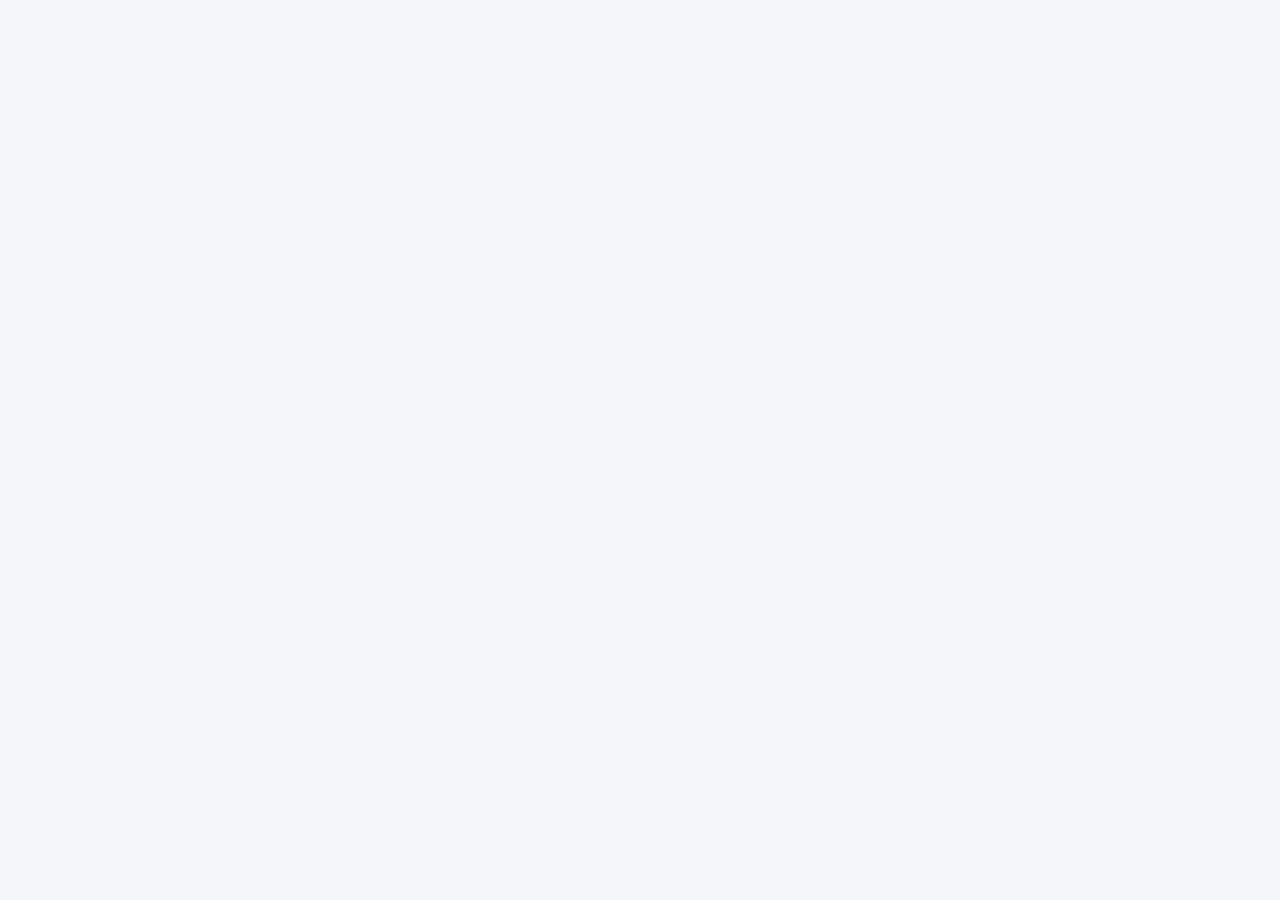
==== index-v1.html @ 76c622ce "feat [UI/UX]: T1 — CSS Foundation index-v1.html Tokens --accent:#0b1f3e / --border:#e8eaf0, reset co" ====
<!DOCTYPE html>
<html lang="it">
<head>
  <meta charset="UTF-8">
  <meta name="viewport" content="width=device-width, initial-scale=1.0">
  <title>LupoLab AP — V1</title>
  <link rel="preconnect" href="https://fonts.googleapis.com">
  <link rel="preconnect" href="https://fonts.gstatic.com" crossorigin>
  <link href="https://fonts.googleapis.com/css2?family=Cormorant+Garamond:wght@400;500;600;700&family=DM+Mono:wght@400;500&family=DM+Sans:wght@400;500;600;700&display=swap" rel="stylesheet">
  <style>

/* ══════════════════════════════════════════════
   T1 — CSS FOUNDATION
   Tokens, reset, tipografia, scrollbar, animazioni
   ══════════════════════════════════════════════ */

/* ── TOKENS ── */
:root {
  /* Brand */
  --accent:       #0b1f3e;
  --accent2:      #1d4ed8;
  --accent3:      #1e3a6e;
  --accent-light: rgba(11,31,62,0.07);

  /* Superfici */
  --bg:           #f4f6f9;
  --bg2:          #ffffff;
  --bg3:          #f0f2f6;
  --bg4:          #e4e8f0;

  /* Bordi */
  --border:       #e8eaf0;
  --border2:      #d0d5e0;

  /* Semantici */
  --green:        #059669;
  --green-bg:     #ecfdf5;
  --green-border: #a7f3d0;
  --red:          #dc2626;
  --red-bg:       #fef2f2;
  --red-border:   #fca5a5;
  --yellow:       #d97706;
  --yellow-bg:    #fffbeb;
  --yellow-border:#fcd34d;
  --blue:         #2563eb;
  --blue-bg:      #eff6ff;
  --blue-border:  #bfdbfe;
  --orange:       #ea580c;
  --orange-bg:    #fff7ed;
  --orange-border:#fed7aa;
  --purple:       #7c3aed;
  --purple-bg:    #f5f3ff;
  --purple-border:#ddd6fe;
  --teal:         #0891b2;
  --teal-bg:      #ecfeff;
  --teal-border:  #a5f3fc;
  --gray:         #6b7280;
  --gray-bg:      #f9fafb;
  --gray-border:  #e5e7eb;

  /* Testo */
  --text:         #0b1f3e;
  --text2:        #374151;
  --text3:        #6b7280;
  --text4:        #b0b8c8;

  /* Geometria */
  --r:            8px;
  --r-sm:         5px;
  --r-lg:         12px;
  --r-xl:         16px;

  /* Ombre */
  --shadow-xs:  0 1px 2px rgba(11,31,62,0.06);
  --shadow-sm:  0 1px 3px rgba(11,31,62,0.08), 0 1px 2px rgba(11,31,62,0.04);
  --shadow:     0 4px 12px rgba(11,31,62,0.10), 0 2px 4px rgba(11,31,62,0.06);
  --shadow-lg:  0 16px 40px rgba(11,31,62,0.14), 0 4px 8px rgba(11,31,62,0.08);

  /* Transizioni */
  --ease:       0.14s ease;
}

/* ── RESET ── */
*, *::before, *::after {
  box-sizing: border-box;
  margin: 0;
  padding: 0;
}
html { scroll-behavior: smooth; }
body {
  font-family: 'DM Sans', sans-serif;
  font-size: 14px;
  line-height: 1.5;
  color: var(--text2);
  background: var(--bg);
  min-height: 100vh;
  -webkit-font-smoothing: antialiased;
  -moz-osx-font-smoothing: grayscale;
}
a { text-decoration: none; color: inherit; }
button { font-family: inherit; cursor: pointer; border: none; background: none; }
ul, ol { list-style: none; }
img { display: block; max-width: 100%; }
table { border-collapse: collapse; width: 100%; }

/* ── SCROLLBAR ── */
::-webkit-scrollbar              { width: 5px; height: 5px; }
::-webkit-scrollbar-track        { background: transparent; }
::-webkit-scrollbar-thumb        { background: var(--border2); border-radius: 99px; }
::-webkit-scrollbar-thumb:hover  { background: var(--text3); }
* { scrollbar-width: thin; scrollbar-color: var(--border2) transparent; }

/* ── TIPOGRAFIA ── */
.font-serif  { font-family: 'Cormorant Garamond', serif; }
.font-mono   { font-family: 'DM Mono', monospace; }
.mono        { font-family: 'DM Mono', monospace; font-size: 12px; }

/* ── ANIMAZIONI ── */
@keyframes fadeIn {
  from { opacity: 0; }
  to   { opacity: 1; }
}
@keyframes slideUp {
  from { opacity: 0; transform: translateY(8px); }
  to   { opacity: 1; transform: translateY(0); }
}
@keyframes toastIn {
  from { opacity: 0; transform: translateX(16px); }
  to   { opacity: 1; transform: translateX(0); }
}
@keyframes spin {
  to { transform: rotate(360deg); }
}
@keyframes pulse {
  0%, 100% { opacity: 1; }
  50%       { opacity: 0.45; }
}
@keyframes scanLine {
  0%, 100% { top: 15%; }
  50%       { top: 80%; }
}

/* ── UTILITY ── */
.sr-only {
  position: absolute; width: 1px; height: 1px;
  padding: 0; margin: -1px; overflow: hidden;
  clip: rect(0,0,0,0); white-space: nowrap; border: 0;
}
.truncate { overflow: hidden; text-overflow: ellipsis; white-space: nowrap; }
.hidden   { display: none !important; }

/* ── VISTE (placeholder T2+) ── */
.view         { display: none; }
.view.active  { display: block; }

  </style>
</head>
<body>

  <!-- L'HTML delle zone verrà aggiunto nelle task successive (T2–T6) -->
  <div id="app-root"></div>

</body>
</html>
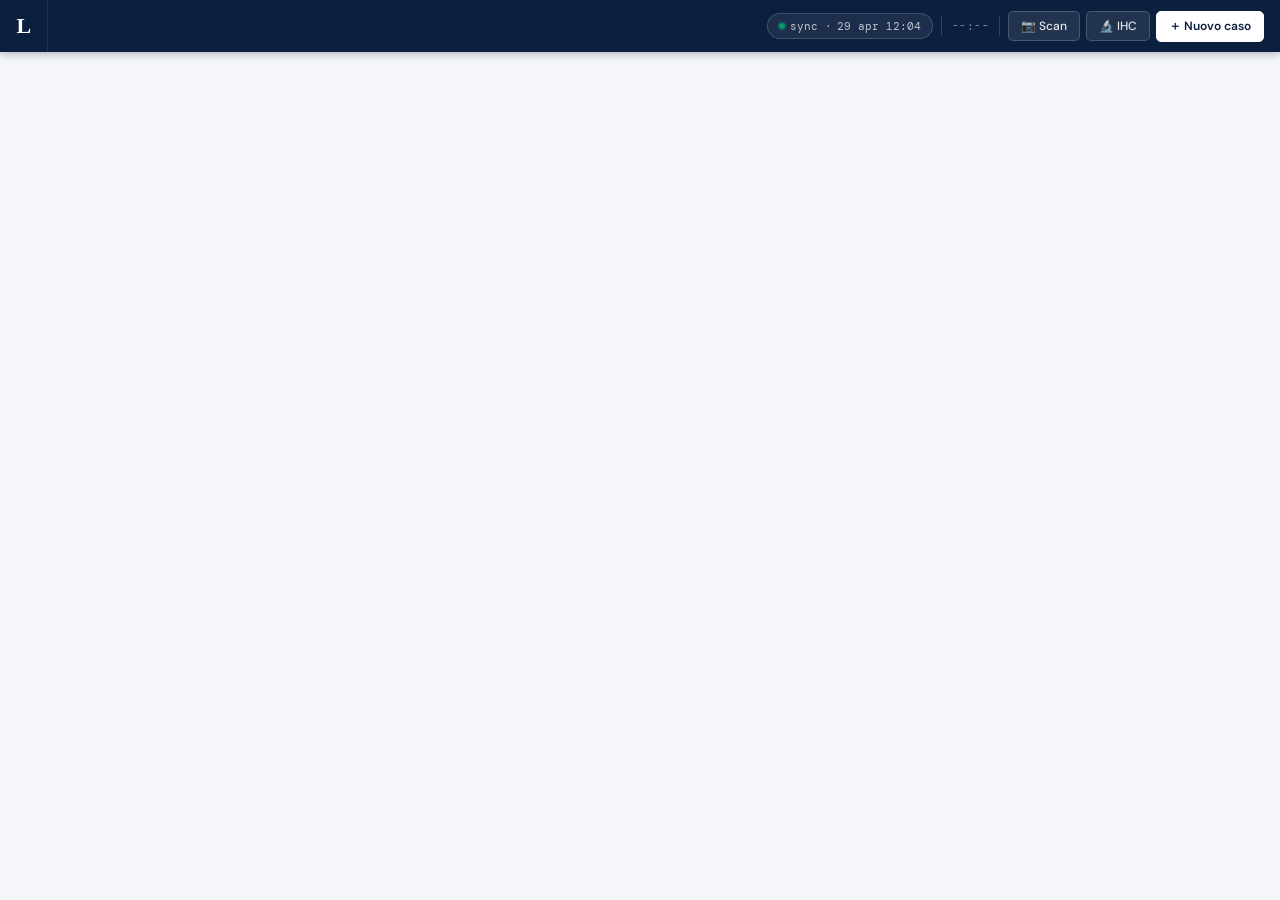
==== commit 265e7854: "feat [UI/UX]: T2 — Layout Shell + Header Grid app-shell 3×2, header navy 52px sticky, logo mark, syn" ====
--- a/index-v1.html
+++ b/index-v1.html
@@ -153,12 +153,167 @@
 .view         { display: none; }
 .view.active  { display: block; }
 
+/* ══════════════════════════════════════════════
+   T2 — LAYOUT SHELL + HEADER
+   ══════════════════════════════════════════════ */
+
+/* ── APP SHELL GRID ── */
+.app-shell {
+  display: grid;
+  grid-template-rows: 52px 44px 1fr;
+  grid-template-columns: 48px 1fr;
+  min-height: 100vh;
+}
+
+/* ── HEADER ── */
+.app-header {
+  grid-column: 1 / -1;
+  grid-row: 1;
+  height: 52px;
+  background: var(--accent);
+  display: flex;
+  align-items: center;
+  justify-content: space-between;
+  padding: 0 16px 0 0;
+  position: sticky;
+  top: 0;
+  z-index: 200;
+  box-shadow: 0 2px 8px rgba(11,31,62,0.30);
+}
+
+/* Logo */
+.logo {
+  width: 48px;
+  height: 52px;
+  display: flex;
+  align-items: center;
+  justify-content: center;
+  flex-shrink: 0;
+  cursor: pointer;
+  border-right: 1px solid rgba(255,255,255,0.08);
+}
+.logo-mark {
+  font-family: 'Cormorant Garamond', serif;
+  font-size: 22px;
+  font-weight: 700;
+  color: #fff;
+  letter-spacing: -0.5px;
+  line-height: 1;
+  user-select: none;
+}
+
+/* Centro header */
+.hdr-center {
+  flex: 1;
+  padding: 0 12px;
+}
+
+/* Azioni header */
+.hdr-act {
+  display: flex;
+  align-items: center;
+  gap: 6px;
+}
+
+/* Chip sync */
+.sync-chip {
+  display: flex;
+  align-items: center;
+  gap: 5px;
+  padding: 4px 11px;
+  border-radius: 999px;
+  border: 1px solid rgba(255,255,255,0.16);
+  background: rgba(255,255,255,0.07);
+  font-family: 'DM Mono', monospace;
+  font-size: 11px;
+  color: rgba(255,255,255,0.72);
+  cursor: pointer;
+  transition: background var(--ease);
+  user-select: none;
+}
+.sync-chip:hover { background: rgba(255,255,255,0.14); }
+.sync-dot {
+  width: 6px; height: 6px;
+  border-radius: 50%;
+  background: var(--green);
+  flex-shrink: 0;
+  box-shadow: 0 0 0 2px rgba(5,150,105,0.25);
+}
+.sync-dot.offline { background: var(--yellow); box-shadow: 0 0 0 2px rgba(217,119,6,0.25); }
+
+/* Separatore header */
+.hdr-sep {
+  width: 1px; height: 20px;
+  background: rgba(255,255,255,0.16);
+  flex-shrink: 0;
+  margin: 0 2px;
+}
+
+/* Orario header */
+.hdr-time {
+  font-family: 'DM Mono', monospace;
+  font-size: 11px;
+  color: rgba(255,255,255,0.48);
+  letter-spacing: 0.04em;
+  padding: 0 2px;
+}
+
+/* Bottoni header */
+.btn-hdr {
+  display: inline-flex;
+  align-items: center;
+  gap: 5px;
+  padding: 6px 12px;
+  border-radius: var(--r-sm);
+  border: 1px solid rgba(255,255,255,0.18);
+  background: rgba(255,255,255,0.09);
+  color: rgba(255,255,255,0.88);
+  font-family: 'DM Sans', sans-serif;
+  font-size: 12px;
+  font-weight: 500;
+  cursor: pointer;
+  transition: background var(--ease);
+  white-space: nowrap;
+}
+.btn-hdr:hover { background: rgba(255,255,255,0.18); color: #fff; }
+.btn-hdr.primary {
+  background: #fff;
+  color: var(--accent);
+  border-color: #fff;
+  font-weight: 600;
+}
+.btn-hdr.primary:hover { background: #e8f0fe; }
+
   </style>
 </head>
 <body>
 
-  <!-- L'HTML delle zone verrà aggiunto nelle task successive (T2–T6) -->
-  <div id="app-root"></div>
+  <div class="app-shell">
+
+    <!-- ── HEADER ── -->
+    <header class="app-header">
+      <div class="logo" title="LupoLab AP">
+        <span class="logo-mark">L</span>
+      </div>
+      <div class="hdr-center"></div>
+      <div class="hdr-act">
+        <div class="sync-chip">
+          <span class="sync-dot"></span>
+          sync · <span id="sync-time">29 apr 12:04</span>
+        </div>
+        <div class="hdr-sep"></div>
+        <span class="hdr-time" id="live-time">--:--</span>
+        <div class="hdr-sep"></div>
+        <button class="btn-hdr">📷 Scan</button>
+        <button class="btn-hdr">🔬 IHC</button>
+        <button class="btn-hdr primary">＋ Nuovo caso</button>
+      </div>
+    </header>
+
+    <!-- Tab nav e Rail vengono aggiunti in T3 -->
+    <!-- Main viene aggiunto in T4+ -->
+
+  </div><!-- /app-shell -->
 
 </body>
 </html>
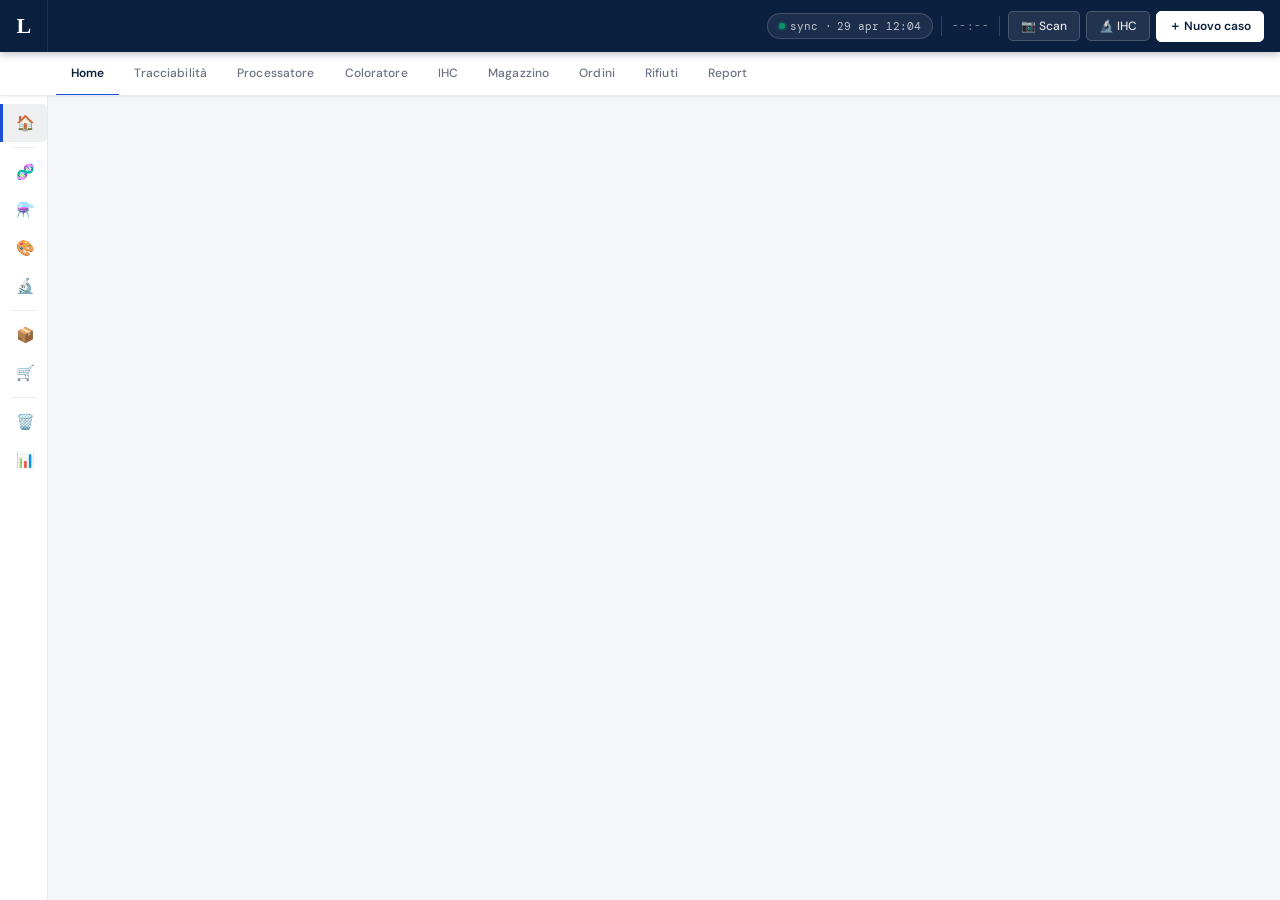
==== commit 73d7c4a4: "feat [UI/UX]: T3 — Tab Nav + Rail Sidebar Tab nav 44px sticky (9 voci), rail 48px con icone emoji, a" ====
--- a/index-v1.html
+++ b/index-v1.html
@@ -149,6 +149,136 @@
 .truncate { overflow: hidden; text-overflow: ellipsis; white-space: nowrap; }
 .hidden   { display: none !important; }
 
+/* ══════════════════════════════════════════════
+   T3 — TAB NAV + RAIL SIDEBAR
+   ══════════════════════════════════════════════ */
+
+/* ── TAB NAV ── */
+.tab-nav {
+  grid-column: 1 / -1;
+  grid-row: 2;
+  height: 44px;
+  display: flex;
+  align-items: stretch;
+  background: var(--bg2);
+  border-bottom: 1px solid var(--border);
+  padding: 0 16px 0 56px;
+  overflow-x: auto;
+  scrollbar-width: none;
+  position: sticky;
+  top: 52px;
+  z-index: 190;
+  box-shadow: var(--shadow-xs);
+}
+.tab-nav::-webkit-scrollbar { display: none; }
+
+.tab-item {
+  display: flex;
+  align-items: center;
+  padding: 0 15px;
+  height: 44px;
+  font-size: 12px;
+  font-weight: 500;
+  color: var(--text3);
+  cursor: pointer;
+  border-bottom: 2px solid transparent;
+  white-space: nowrap;
+  transition: color var(--ease), border-color var(--ease);
+  user-select: none;
+  flex-shrink: 0;
+  letter-spacing: 0.01em;
+}
+.tab-item:hover { color: var(--text2); }
+.tab-item.active {
+  color: var(--accent);
+  border-bottom-color: var(--accent2);
+  font-weight: 600;
+}
+
+/* ── RAIL ── */
+.rail {
+  grid-column: 1;
+  grid-row: 3;
+  width: 48px;
+  background: var(--bg2);
+  border-right: 1px solid var(--border);
+  display: flex;
+  flex-direction: column;
+  align-items: center;
+  padding: 8px 0;
+  position: sticky;
+  top: 96px;
+  height: calc(100vh - 96px);
+  overflow-y: auto;
+  scrollbar-width: none;
+}
+.rail::-webkit-scrollbar { display: none; }
+
+.rail-item {
+  position: relative;
+  width: 100%;
+  height: 38px;
+  display: flex;
+  align-items: center;
+  justify-content: center;
+  font-size: 15px;
+  color: var(--text3);
+  cursor: pointer;
+  transition: color var(--ease), background var(--ease);
+  border-left: 3px solid transparent;
+  border-radius: 0 var(--r-sm) var(--r-sm) 0;
+  flex-shrink: 0;
+  user-select: none;
+}
+.rail-item:hover {
+  background: var(--bg3);
+  color: var(--text2);
+}
+.rail-item.active {
+  background: var(--accent-light);
+  color: var(--accent2);
+  border-left-color: var(--accent2);
+}
+/* Tooltip rail */
+.rail-item::after {
+  content: attr(title);
+  position: absolute;
+  left: calc(100% + 8px);
+  top: 50%;
+  transform: translateY(-50%);
+  background: var(--accent);
+  color: #fff;
+  font-family: 'DM Sans', sans-serif;
+  font-size: 11px;
+  font-weight: 500;
+  padding: 4px 9px;
+  border-radius: var(--r-sm);
+  white-space: nowrap;
+  pointer-events: none;
+  opacity: 0;
+  transition: opacity 0.12s;
+  z-index: 300;
+  box-shadow: var(--shadow-sm);
+}
+.rail-item:hover::after { opacity: 1; }
+
+.rail-div {
+  width: 24px;
+  height: 1px;
+  background: var(--border);
+  margin: 5px auto;
+  flex-shrink: 0;
+}
+
+/* ── MAIN CONTENT AREA ── */
+.main {
+  grid-column: 2;
+  grid-row: 3;
+  padding: 22px 26px;
+  overflow-y: auto;
+  min-height: calc(100vh - 96px);
+}
+
 /* ── VISTE (placeholder T2+) ── */
 .view         { display: none; }
 .view.active  { display: block; }
@@ -310,8 +440,38 @@
       </div>
     </header>
 
-    <!-- Tab nav e Rail vengono aggiunti in T3 -->
-    <!-- Main viene aggiunto in T4+ -->
+    <!-- ── TAB NAV ── -->
+    <nav class="tab-nav" id="tab-nav">
+      <div class="tab-item active" data-tab="home">Home</div>
+      <div class="tab-item" data-tab="tracciabilita">Tracciabilità</div>
+      <div class="tab-item" data-tab="processatore">Processatore</div>
+      <div class="tab-item" data-tab="coloratore">Coloratore</div>
+      <div class="tab-item" data-tab="ihc">IHC</div>
+      <div class="tab-item" data-tab="magazzino">Magazzino</div>
+      <div class="tab-item" data-tab="ordini">Ordini</div>
+      <div class="tab-item" data-tab="rifiuti">Rifiuti</div>
+      <div class="tab-item" data-tab="report">Report</div>
+    </nav>
+
+    <!-- ── RAIL ── -->
+    <aside class="rail" id="rail">
+      <div class="rail-item active" title="Home" data-tab="home">🏠</div>
+      <div class="rail-div"></div>
+      <div class="rail-item" title="Tracciabilità" data-tab="tracciabilita">🧬</div>
+      <div class="rail-item" title="Processatore"  data-tab="processatore">⚗️</div>
+      <div class="rail-item" title="Coloratore"    data-tab="coloratore">🎨</div>
+      <div class="rail-item" title="IHC"           data-tab="ihc">🔬</div>
+      <div class="rail-div"></div>
+      <div class="rail-item" title="Magazzino"     data-tab="magazzino">📦</div>
+      <div class="rail-item" title="Ordini"        data-tab="ordini">🛒</div>
+      <div class="rail-div"></div>
+      <div class="rail-item" title="Rifiuti"       data-tab="rifiuti">🗑️</div>
+      <div class="rail-item" title="Report"        data-tab="report">📊</div>
+    </aside>
+
+    <!-- ── MAIN — contenuto aggiunto in T4+ ── -->
+    <main class="main" id="main-content">
+    </main>
 
   </div><!-- /app-shell -->
 
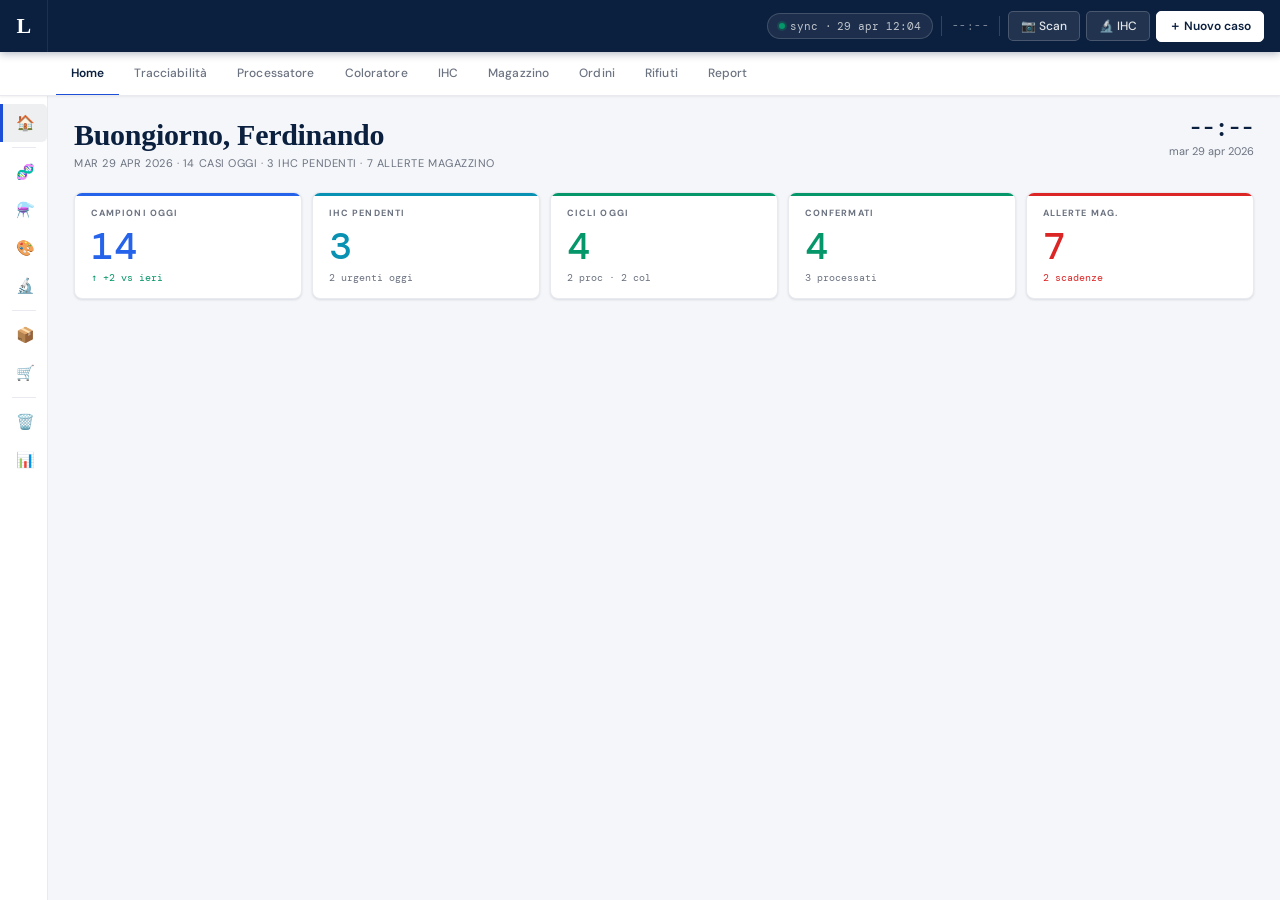
==== commit b63d4a23: "feat [UI/UX]: T4 — KPI Strip 5-col + Greeting Greeting con nome, meta-info e orologio. 5 KPI card co" ====
--- a/index-v1.html
+++ b/index-v1.html
@@ -279,6 +279,117 @@
   min-height: calc(100vh - 96px);
 }
 
+/* ══════════════════════════════════════════════
+   T4 — KPI STRIP 5-col + GREETING
+   ══════════════════════════════════════════════ */
+
+/* ── GREETING ── */
+.greeting {
+  display: flex;
+  align-items: flex-start;
+  justify-content: space-between;
+  margin-bottom: 20px;
+}
+.greeting-name {
+  font-family: 'Cormorant Garamond', serif;
+  font-size: 30px;
+  font-weight: 700;
+  color: var(--accent);
+  letter-spacing: -0.3px;
+  line-height: 1.1;
+}
+.greeting-meta {
+  font-size: 11px;
+  color: var(--text3);
+  margin-top: 4px;
+  letter-spacing: 0.05em;
+  text-transform: uppercase;
+}
+.greeting-clock {
+  text-align: right;
+  flex-shrink: 0;
+}
+.greeting-clock-time {
+  font-family: 'DM Mono', monospace;
+  font-size: 22px;
+  font-weight: 500;
+  color: var(--accent);
+  line-height: 1;
+}
+.greeting-clock-date {
+  font-size: 11px;
+  color: var(--text3);
+  margin-top: 3px;
+}
+
+/* ── KPI GRID ── */
+.kpi-grid {
+  display: grid;
+  grid-template-columns: repeat(5, 1fr);
+  gap: 10px;
+  margin-bottom: 18px;
+}
+
+.kpi-card {
+  background: var(--bg2);
+  border: 1px solid var(--border);
+  border-radius: var(--r);
+  padding: 14px 16px 13px;
+  box-shadow: var(--shadow-sm);
+  cursor: pointer;
+  transition: box-shadow var(--ease), transform var(--ease);
+  position: relative;
+  overflow: hidden;
+}
+.kpi-card:hover {
+  box-shadow: var(--shadow);
+  transform: translateY(-1px);
+}
+/* top accent bar */
+.kpi-card::before {
+  content: '';
+  position: absolute;
+  top: 0; left: 0; right: 0;
+  height: 3px;
+  background: var(--accent2);
+  border-radius: var(--r) var(--r) 0 0;
+}
+.kpi-card.k-green::before  { background: var(--green); }
+.kpi-card.k-red::before    { background: var(--red); }
+.kpi-card.k-yellow::before { background: var(--yellow); }
+.kpi-card.k-blue::before   { background: var(--blue); }
+.kpi-card.k-teal::before   { background: var(--teal); }
+
+.kpi-lbl {
+  font-size: 9px;
+  font-weight: 700;
+  letter-spacing: 0.12em;
+  text-transform: uppercase;
+  color: var(--text3);
+  margin-bottom: 7px;
+}
+.kpi-val {
+  font-family: 'DM Mono', monospace;
+  font-size: 38px;
+  font-weight: 500;
+  color: var(--accent);
+  line-height: 1;
+  margin-bottom: 5px;
+}
+.kpi-val.blue   { color: var(--blue); }
+.kpi-val.green  { color: var(--green); }
+.kpi-val.red    { color: var(--red); }
+.kpi-val.yellow { color: var(--yellow); }
+.kpi-val.teal   { color: var(--teal); }
+
+.kpi-delta {
+  font-family: 'DM Mono', monospace;
+  font-size: 10px;
+  color: var(--text3);
+}
+.kpi-delta.up   { color: var(--green); }
+.kpi-delta.down { color: var(--red); }
+
 /* ── VISTE (placeholder T2+) ── */
 .view         { display: none; }
 .view.active  { display: block; }
@@ -469,8 +580,52 @@
       <div class="rail-item" title="Report"        data-tab="report">📊</div>
     </aside>
 
-    <!-- ── MAIN — contenuto aggiunto in T4+ ── -->
+    <!-- ── MAIN ── -->
     <main class="main" id="main-content">
+
+      <!-- GREETING -->
+      <div class="greeting">
+        <div>
+          <div class="greeting-name">Buongiorno, Ferdinando</div>
+          <div class="greeting-meta">mar 29 apr 2026 · 14 casi oggi · 3 IHC pendenti · 7 allerte magazzino</div>
+        </div>
+        <div class="greeting-clock">
+          <div class="greeting-clock-time" id="clock-main">--:--</div>
+          <div class="greeting-clock-date">mar 29 apr 2026</div>
+        </div>
+      </div>
+
+      <!-- KPI STRIP 5-col -->
+      <div class="kpi-grid">
+        <div class="kpi-card k-blue">
+          <div class="kpi-lbl">Campioni oggi</div>
+          <div class="kpi-val blue">14</div>
+          <div class="kpi-delta up">↑ +2 vs ieri</div>
+        </div>
+        <div class="kpi-card k-teal">
+          <div class="kpi-lbl">IHC pendenti</div>
+          <div class="kpi-val teal">3</div>
+          <div class="kpi-delta">2 urgenti oggi</div>
+        </div>
+        <div class="kpi-card k-green">
+          <div class="kpi-lbl">Cicli oggi</div>
+          <div class="kpi-val green">4</div>
+          <div class="kpi-delta">2 proc · 2 col</div>
+        </div>
+        <div class="kpi-card k-green">
+          <div class="kpi-lbl">Confermati</div>
+          <div class="kpi-val green">4</div>
+          <div class="kpi-delta">3 processati</div>
+        </div>
+        <div class="kpi-card k-red">
+          <div class="kpi-lbl">Allerte mag.</div>
+          <div class="kpi-val red">7</div>
+          <div class="kpi-delta down">2 scadenze</div>
+        </div>
+      </div>
+
+      <!-- Tabelle e Bottom vengono aggiunti in T5–T6 -->
+
     </main>
 
   </div><!-- /app-shell -->
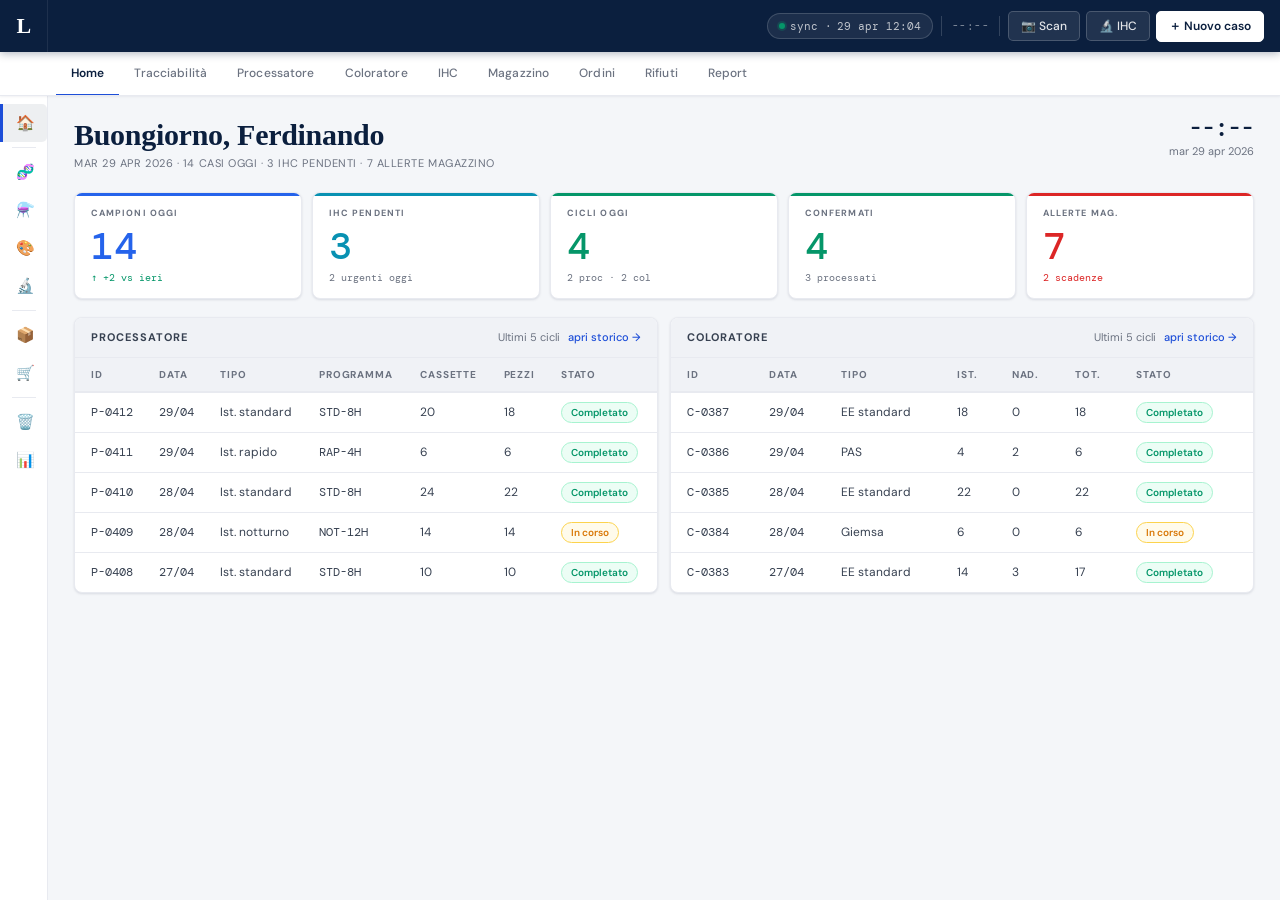
==== commit 4c4563dc: "feat [UI/UX]: T5 — Tabelle Cicli 7-col affiancate tables-grid 2-col: Processatore (ID/Data/Tipo/Prog" ====
--- a/index-v1.html
+++ b/index-v1.html
@@ -390,6 +390,113 @@
 .kpi-delta.up   { color: var(--green); }
 .kpi-delta.down { color: var(--red); }
 
+/* ══════════════════════════════════════════════
+   T5 — TABELLE CICLI 7-col
+   ══════════════════════════════════════════════ */
+
+/* ── CARD GENERICA ── */
+.card {
+  background: var(--bg2);
+  border: 1px solid var(--border);
+  border-radius: var(--r);
+  overflow: hidden;
+  box-shadow: var(--shadow-sm);
+}
+.card-header {
+  display: flex;
+  align-items: center;
+  gap: 8px;
+  padding: 11px 16px;
+  border-bottom: 1px solid var(--border);
+  background: var(--bg3);
+}
+.card-title {
+  font-size: 11px;
+  font-weight: 700;
+  letter-spacing: 0.09em;
+  text-transform: uppercase;
+  color: var(--text2);
+  flex: 1;
+}
+.card-sub {
+  font-size: 11px;
+  color: var(--text3);
+}
+.card-link {
+  font-size: 11px;
+  color: var(--accent2);
+  font-weight: 500;
+  cursor: pointer;
+  transition: color var(--ease);
+  white-space: nowrap;
+}
+.card-link:hover { color: var(--accent); text-decoration: underline; }
+
+/* ── TABLES GRID (affiancate 2-col) ── */
+.tables-grid {
+  display: grid;
+  grid-template-columns: 1fr 1fr;
+  gap: 12px;
+  margin-bottom: 14px;
+}
+
+/* ── TABELLA ── */
+.table-wrap { overflow-x: auto; }
+
+table { width: 100%; border-collapse: collapse; }
+
+thead th {
+  text-align: left;
+  padding: 9px 12px;
+  font-size: 10px;
+  font-weight: 700;
+  letter-spacing: 0.09em;
+  text-transform: uppercase;
+  color: var(--text3);
+  background: var(--bg3);
+  border-bottom: 2px solid var(--border);
+  white-space: nowrap;
+}
+thead th:first-child { padding-left: 16px; }
+thead th:last-child  { padding-right: 16px; }
+
+tbody tr {
+  border-bottom: 1px solid var(--border);
+  transition: background var(--ease);
+}
+tbody tr:last-child { border-bottom: none; }
+tbody tr:hover { background: var(--bg3); }
+
+tbody td {
+  padding: 9px 12px;
+  font-size: 12px;
+  color: var(--text2);
+  vertical-align: middle;
+  white-space: nowrap;
+}
+tbody td:first-child { padding-left: 16px; }
+tbody td:last-child  { padding-right: 16px; }
+
+/* ── BADGE ── */
+.badge {
+  display: inline-flex;
+  align-items: center;
+  padding: 2px 9px;
+  border-radius: 999px;
+  font-size: 10px;
+  font-weight: 600;
+  border: 1px solid transparent;
+  white-space: nowrap;
+}
+.badge-green  { background: var(--green-bg);  color: var(--green);  border-color: var(--green-border); }
+.badge-red    { background: var(--red-bg);    color: var(--red);    border-color: var(--red-border); }
+.badge-yellow { background: var(--yellow-bg); color: var(--yellow); border-color: var(--yellow-border); }
+.badge-blue   { background: var(--blue-bg);   color: var(--blue);   border-color: var(--blue-border); }
+.badge-orange { background: var(--orange-bg); color: var(--orange); border-color: var(--orange-border); }
+.badge-purple { background: var(--purple-bg); color: var(--purple); border-color: var(--purple-border); }
+.badge-teal   { background: var(--teal-bg);   color: var(--teal);   border-color: var(--teal-border); }
+.badge-gray   { background: var(--gray-bg);   color: var(--gray);   border-color: var(--gray-border); }
+
 /* ── VISTE (placeholder T2+) ── */
 .view         { display: none; }
 .view.active  { display: block; }
@@ -624,7 +731,154 @@
         </div>
       </div>
 
-      <!-- Tabelle e Bottom vengono aggiunti in T5–T6 -->
+      <!-- TABELLE CICLI 7-col affiancate -->
+      <div class="tables-grid">
+
+        <!-- PROCESSATORE — 7 col: ID · Data · Tipo · Programma · Cassette · Pezzi · Stato -->
+        <div class="card">
+          <div class="card-header">
+            <span class="card-title">Processatore</span>
+            <span class="card-sub">Ultimi 5 cicli</span>
+            <span class="card-link">apri storico →</span>
+          </div>
+          <div class="table-wrap">
+            <table>
+              <thead>
+                <tr>
+                  <th>ID</th>
+                  <th>Data</th>
+                  <th>Tipo</th>
+                  <th>Programma</th>
+                  <th>Cassette</th>
+                  <th>Pezzi</th>
+                  <th>Stato</th>
+                </tr>
+              </thead>
+              <tbody>
+                <tr>
+                  <td class="mono">P-0412</td>
+                  <td class="mono">29/04</td>
+                  <td>Ist. standard</td>
+                  <td class="mono">STD-8H</td>
+                  <td>20</td>
+                  <td>18</td>
+                  <td><span class="badge badge-green">Completato</span></td>
+                </tr>
+                <tr>
+                  <td class="mono">P-0411</td>
+                  <td class="mono">29/04</td>
+                  <td>Ist. rapido</td>
+                  <td class="mono">RAP-4H</td>
+                  <td>6</td>
+                  <td>6</td>
+                  <td><span class="badge badge-green">Completato</span></td>
+                </tr>
+                <tr>
+                  <td class="mono">P-0410</td>
+                  <td class="mono">28/04</td>
+                  <td>Ist. standard</td>
+                  <td class="mono">STD-8H</td>
+                  <td>24</td>
+                  <td>22</td>
+                  <td><span class="badge badge-green">Completato</span></td>
+                </tr>
+                <tr>
+                  <td class="mono">P-0409</td>
+                  <td class="mono">28/04</td>
+                  <td>Ist. notturno</td>
+                  <td class="mono">NOT-12H</td>
+                  <td>14</td>
+                  <td>14</td>
+                  <td><span class="badge badge-yellow">In corso</span></td>
+                </tr>
+                <tr>
+                  <td class="mono">P-0408</td>
+                  <td class="mono">27/04</td>
+                  <td>Ist. standard</td>
+                  <td class="mono">STD-8H</td>
+                  <td>10</td>
+                  <td>10</td>
+                  <td><span class="badge badge-green">Completato</span></td>
+                </tr>
+              </tbody>
+            </table>
+          </div>
+        </div>
+
+        <!-- COLORATORE — 7 col: ID · Data · Tipo · Ist. · Nad. · Tot. · Stato -->
+        <div class="card">
+          <div class="card-header">
+            <span class="card-title">Coloratore</span>
+            <span class="card-sub">Ultimi 5 cicli</span>
+            <span class="card-link">apri storico →</span>
+          </div>
+          <div class="table-wrap">
+            <table>
+              <thead>
+                <tr>
+                  <th>ID</th>
+                  <th>Data</th>
+                  <th>Tipo</th>
+                  <th>Ist.</th>
+                  <th>Nad.</th>
+                  <th>Tot.</th>
+                  <th>Stato</th>
+                </tr>
+              </thead>
+              <tbody>
+                <tr>
+                  <td class="mono">C-0387</td>
+                  <td class="mono">29/04</td>
+                  <td>EE standard</td>
+                  <td>18</td>
+                  <td>0</td>
+                  <td>18</td>
+                  <td><span class="badge badge-green">Completato</span></td>
+                </tr>
+                <tr>
+                  <td class="mono">C-0386</td>
+                  <td class="mono">29/04</td>
+                  <td>PAS</td>
+                  <td>4</td>
+                  <td>2</td>
+                  <td>6</td>
+                  <td><span class="badge badge-green">Completato</span></td>
+                </tr>
+                <tr>
+                  <td class="mono">C-0385</td>
+                  <td class="mono">28/04</td>
+                  <td>EE standard</td>
+                  <td>22</td>
+                  <td>0</td>
+                  <td>22</td>
+                  <td><span class="badge badge-green">Completato</span></td>
+                </tr>
+                <tr>
+                  <td class="mono">C-0384</td>
+                  <td class="mono">28/04</td>
+                  <td>Giemsa</td>
+                  <td>6</td>
+                  <td>0</td>
+                  <td>6</td>
+                  <td><span class="badge badge-yellow">In corso</span></td>
+                </tr>
+                <tr>
+                  <td class="mono">C-0383</td>
+                  <td class="mono">27/04</td>
+                  <td>EE standard</td>
+                  <td>14</td>
+                  <td>3</td>
+                  <td>17</td>
+                  <td><span class="badge badge-green">Completato</span></td>
+                </tr>
+              </tbody>
+            </table>
+          </div>
+        </div>
+
+      </div><!-- /tables-grid -->
+
+      <!-- Bottom 3-col aggiunto in T6 -->
 
     </main>
 
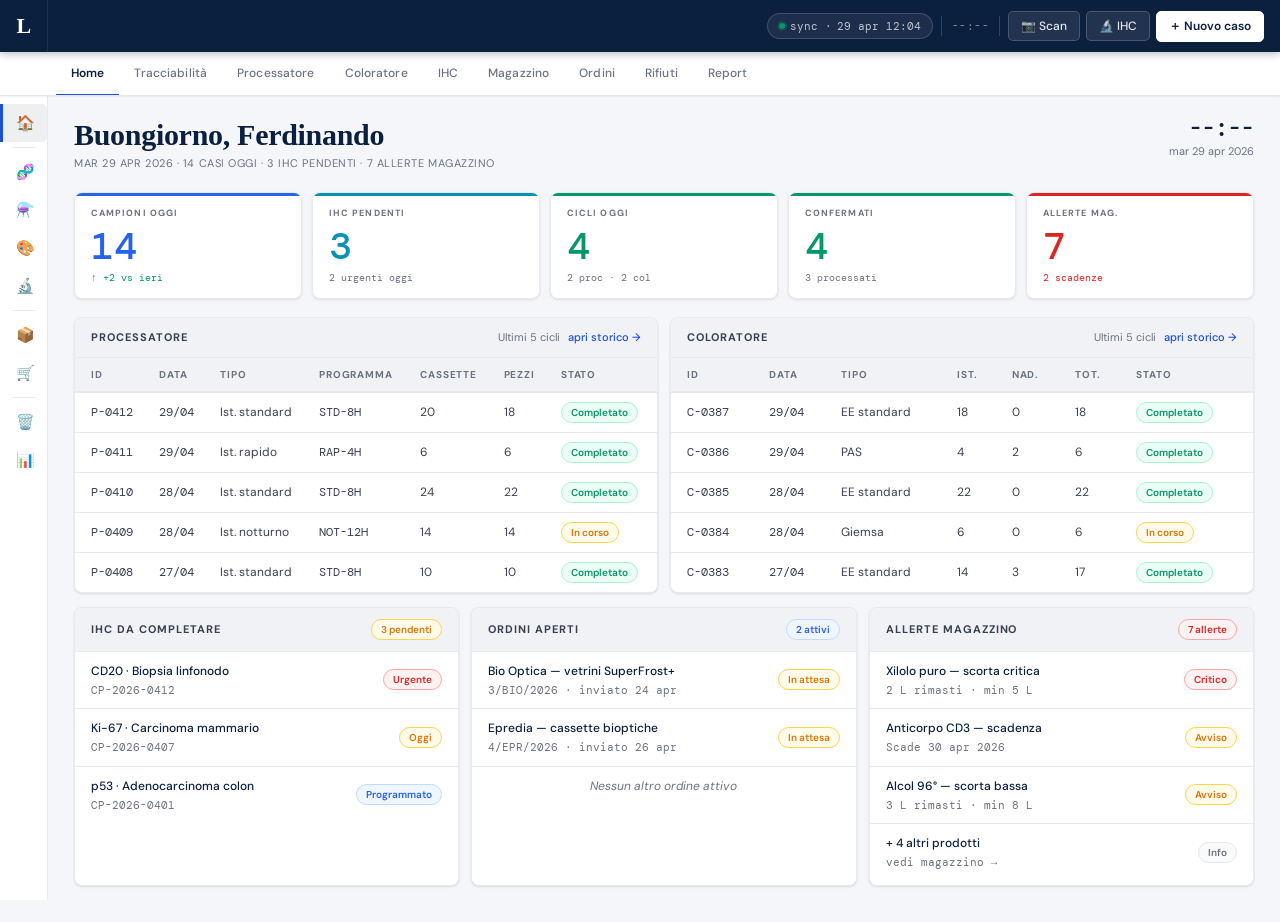
==== commit 4a32023e: "feat [UI/UX]: T6 — Bottom 3-col dashboard IHC da completare (CD20/Ki-67/p53 con badge urgente/oggi/p" ====
--- a/index-v1.html
+++ b/index-v1.html
@@ -497,6 +497,62 @@
 .badge-teal   { background: var(--teal-bg);   color: var(--teal);   border-color: var(--teal-border); }
 .badge-gray   { background: var(--gray-bg);   color: var(--gray);   border-color: var(--gray-border); }
 
+/* ══════════════════════════════════════════════
+   T6 — BOTTOM 3-col
+   ══════════════════════════════════════════════ */
+
+/* ── BOTTOM GRID 3-col ── */
+.bottom-grid {
+  display: grid;
+  grid-template-columns: 1fr 1fr 1fr;
+  gap: 12px;
+  margin-bottom: 14px;
+}
+
+/* ── LIST ITEMS ── */
+.list-wrap {
+  padding: 0 0 4px;
+}
+.list-item {
+  display: flex;
+  align-items: center;
+  justify-content: space-between;
+  padding: 10px 16px;
+  border-bottom: 1px solid var(--border);
+  gap: 10px;
+  transition: background var(--ease);
+}
+.list-item:last-child { border-bottom: none; }
+.list-item:hover { background: var(--bg3); }
+.list-item-empty {
+  justify-content: center;
+  color: var(--text3);
+  font-size: 12px;
+  font-style: italic;
+}
+.list-item-main {
+  display: flex;
+  flex-direction: column;
+  gap: 2px;
+  min-width: 0;
+}
+.list-label {
+  font-size: 12px;
+  font-weight: 500;
+  color: var(--text);
+  overflow: hidden;
+  text-overflow: ellipsis;
+  white-space: nowrap;
+}
+.list-meta {
+  font-size: 11px;
+  color: var(--text3);
+  font-family: 'DM Mono', monospace;
+  overflow: hidden;
+  text-overflow: ellipsis;
+  white-space: nowrap;
+}
+
 /* ── VISTE (placeholder T2+) ── */
 .view         { display: none; }
 .view.active  { display: block; }
@@ -878,7 +934,106 @@
 
       </div><!-- /tables-grid -->
 
-      <!-- Bottom 3-col aggiunto in T6 -->
+      <!-- BOTTOM 3-col -->
+      <div class="bottom-grid">
+
+        <!-- IHC DA COMPLETARE -->
+        <div class="card">
+          <div class="card-header">
+            <span class="card-title">IHC da completare</span>
+            <span class="badge badge-yellow">3 pendenti</span>
+          </div>
+          <div class="list-wrap">
+            <div class="list-item">
+              <div class="list-item-main">
+                <span class="list-label">CD20 · Biopsia linfonodo</span>
+                <span class="list-meta">CP-2026-0412</span>
+              </div>
+              <span class="badge badge-red">Urgente</span>
+            </div>
+            <div class="list-item">
+              <div class="list-item-main">
+                <span class="list-label">Ki-67 · Carcinoma mammario</span>
+                <span class="list-meta">CP-2026-0407</span>
+              </div>
+              <span class="badge badge-yellow">Oggi</span>
+            </div>
+            <div class="list-item">
+              <div class="list-item-main">
+                <span class="list-label">p53 · Adenocarcinoma colon</span>
+                <span class="list-meta">CP-2026-0401</span>
+              </div>
+              <span class="badge badge-blue">Programmato</span>
+            </div>
+          </div>
+        </div>
+
+        <!-- ORDINI APERTI -->
+        <div class="card">
+          <div class="card-header">
+            <span class="card-title">Ordini aperti</span>
+            <span class="badge badge-blue">2 attivi</span>
+          </div>
+          <div class="list-wrap">
+            <div class="list-item">
+              <div class="list-item-main">
+                <span class="list-label">Bio Optica — vetrini SuperFrost+</span>
+                <span class="list-meta">3/BIO/2026 · inviato 24 apr</span>
+              </div>
+              <span class="badge badge-yellow">In attesa</span>
+            </div>
+            <div class="list-item">
+              <div class="list-item-main">
+                <span class="list-label">Epredia — cassette bioptiche</span>
+                <span class="list-meta">4/EPR/2026 · inviato 26 apr</span>
+              </div>
+              <span class="badge badge-yellow">In attesa</span>
+            </div>
+            <div class="list-item list-item-empty">
+              Nessun altro ordine attivo
+            </div>
+          </div>
+        </div>
+
+        <!-- ALLERTE MAGAZZINO -->
+        <div class="card">
+          <div class="card-header">
+            <span class="card-title">Allerte magazzino</span>
+            <span class="badge badge-red">7 allerte</span>
+          </div>
+          <div class="list-wrap">
+            <div class="list-item">
+              <div class="list-item-main">
+                <span class="list-label">Xilolo puro — scorta critica</span>
+                <span class="list-meta">2 L rimasti · min 5 L</span>
+              </div>
+              <span class="badge badge-red">Critico</span>
+            </div>
+            <div class="list-item">
+              <div class="list-item-main">
+                <span class="list-label">Anticorpo CD3 — scadenza</span>
+                <span class="list-meta">Scade 30 apr 2026</span>
+              </div>
+              <span class="badge badge-yellow">Avviso</span>
+            </div>
+            <div class="list-item">
+              <div class="list-item-main">
+                <span class="list-label">Alcol 96° — scorta bassa</span>
+                <span class="list-meta">3 L rimasti · min 8 L</span>
+              </div>
+              <span class="badge badge-yellow">Avviso</span>
+            </div>
+            <div class="list-item">
+              <div class="list-item-main">
+                <span class="list-label">+ 4 altri prodotti</span>
+                <span class="list-meta">vedi magazzino →</span>
+              </div>
+              <span class="badge badge-gray">Info</span>
+            </div>
+          </div>
+        </div>
+
+      </div><!-- /bottom-grid -->
 
     </main>
 
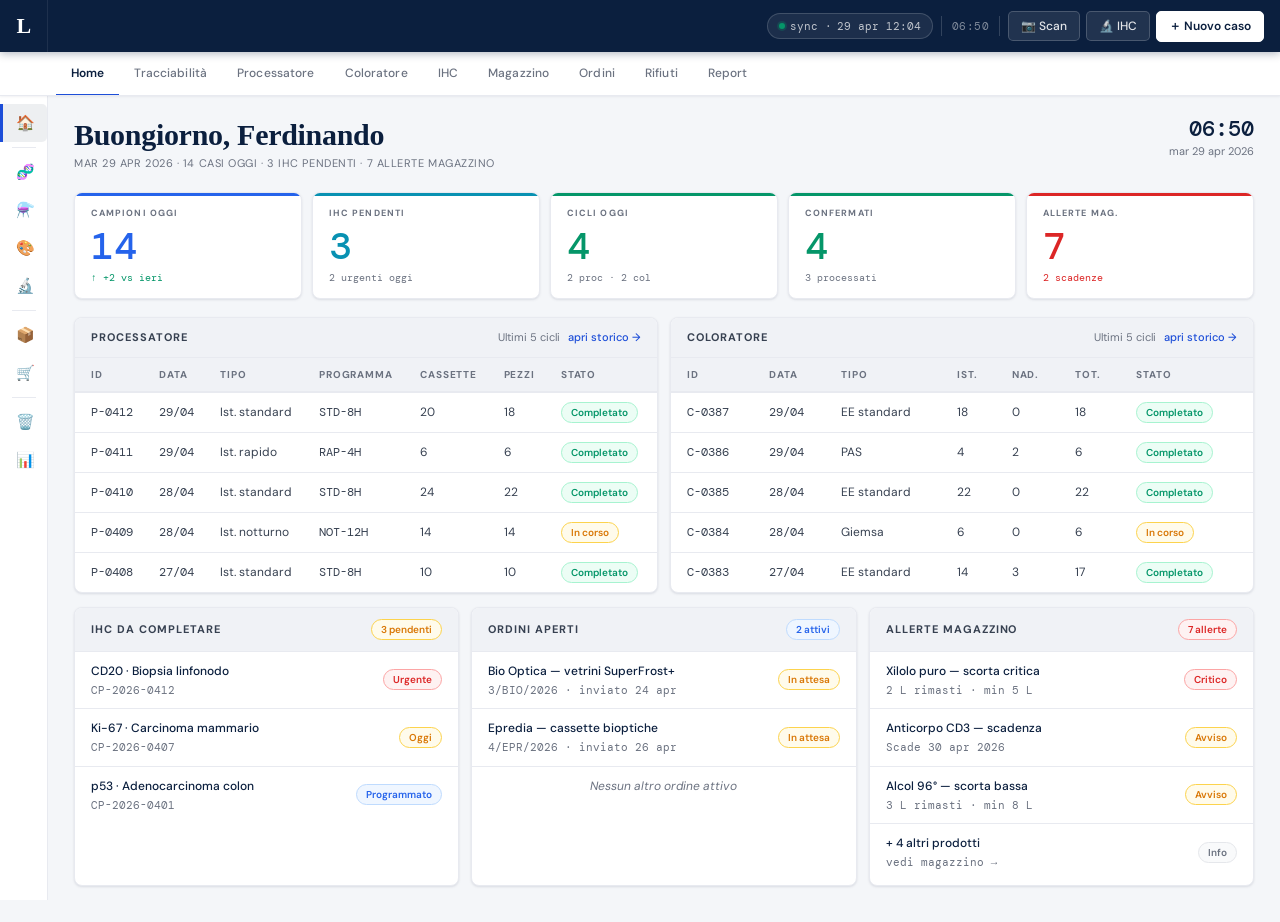
==== commit 3c6db9ae: "feat [UI/UX]: T7 — Utility CSS + JS + QA finale Bottoni, form, toast, modal, progress bar, empty sta" ====
--- a/index-v1.html
+++ b/index-v1.html
@@ -553,7 +553,182 @@
   white-space: nowrap;
 }
 
-/* ── VISTE (placeholder T2+) ── */
+/* ══════════════════════════════════════════════
+   T7 — UTILITY CSS + RESPONSIVE + PRINT
+   ══════════════════════════════════════════════ */
+
+/* ── BOTTONI GENERICI ── */
+.btn {
+  display: inline-flex;
+  align-items: center;
+  gap: 5px;
+  padding: 7px 14px;
+  border-radius: var(--r-sm);
+  border: 1px solid var(--border2);
+  background: var(--bg2);
+  color: var(--text2);
+  font-family: 'DM Sans', sans-serif;
+  font-size: 12px;
+  font-weight: 500;
+  cursor: pointer;
+  transition: all var(--ease);
+  white-space: nowrap;
+  box-shadow: var(--shadow-sm);
+}
+.btn:hover {
+  border-color: var(--accent2);
+  color: var(--accent2);
+  background: var(--blue-bg);
+  transform: translateY(-1px);
+  box-shadow: var(--shadow);
+}
+.btn:active  { transform: translateY(0); }
+.btn:disabled { opacity: 0.42; cursor: not-allowed; transform: none !important; }
+
+.btn-primary { background: var(--blue); border-color: var(--blue); color: #fff; font-weight: 600; }
+.btn-primary:hover { background: #1d4ed8; border-color: #1d4ed8; color: #fff; }
+.btn-ok      { background: var(--green-bg);  border-color: var(--green-border); color: var(--green); }
+.btn-ok:hover { background: #d1fae5; }
+.btn-warn    { background: var(--yellow-bg); border-color: var(--yellow-border); color: var(--yellow); }
+.btn-warn:hover { background: #fef3c7; }
+.btn-danger  { background: var(--red-bg);    border-color: var(--red-border);   color: var(--red); }
+.btn-danger:hover { background: #fee2e2; }
+.btn-sm      { padding: 5px 11px; font-size: 11px; }
+
+/* ── FORM ── */
+.form-grid { display: grid; grid-template-columns: 1fr 1fr; gap: 12px; }
+.fg        { display: flex; flex-direction: column; gap: 4px; }
+.fg.full   { grid-column: 1 / -1; }
+label {
+  font-size: 10px; font-weight: 700;
+  letter-spacing: 0.08em; text-transform: uppercase;
+  color: var(--text3);
+}
+input[type=text], input[type=number], input[type=date],
+input[type=time], input[type=email], select, textarea {
+  width: 100%; padding: 8px 11px;
+  border: 1.5px solid var(--border2); border-radius: var(--r-sm);
+  background: var(--bg2); color: var(--text);
+  font-family: 'DM Sans', sans-serif; font-size: 13px;
+  transition: border-color var(--ease), box-shadow var(--ease);
+  outline: none;
+}
+input:focus, select:focus, textarea:focus {
+  border-color: var(--accent2);
+  box-shadow: 0 0 0 3px rgba(29,78,216,0.10);
+}
+input::placeholder { color: var(--text4); }
+textarea { resize: vertical; min-height: 60px; }
+select { appearance: none; cursor: pointer; }
+
+/* ── TOAST ── */
+#toast-container {
+  position: fixed; bottom: 18px; right: 18px;
+  z-index: 9999;
+  display: flex; flex-direction: column; gap: 7px;
+}
+.toast {
+  padding: 11px 15px; border-radius: var(--r);
+  font-size: 13px; font-weight: 500;
+  box-shadow: var(--shadow-lg);
+  animation: toastIn 0.2s ease;
+  display: flex; align-items: center; gap: 8px;
+  min-width: 220px; border: 1px solid transparent;
+}
+.toast.success { background: var(--green-bg);  color: var(--green);  border-color: var(--green-border); }
+.toast.error   { background: var(--red-bg);    color: var(--red);    border-color: var(--red-border); }
+.toast.info    { background: var(--blue-bg);   color: var(--blue);   border-color: var(--blue-border); }
+.toast.warn    { background: var(--yellow-bg); color: var(--yellow); border-color: var(--yellow-border); }
+
+/* ── MODAL ── */
+.modal-overlay {
+  position: fixed; inset: 0;
+  background: rgba(11,31,62,0.45);
+  display: flex; align-items: center; justify-content: center;
+  z-index: 1000;
+  opacity: 0; pointer-events: none;
+  transition: opacity 0.18s;
+  backdrop-filter: blur(3px);
+}
+.modal-overlay.open { opacity: 1; pointer-events: all; }
+.modal {
+  background: var(--bg2); border-radius: var(--r-lg);
+  padding: 24px; box-shadow: var(--shadow-lg);
+  max-height: 90vh; overflow-y: auto;
+  width: 480px; max-width: 95vw;
+  border: 1px solid var(--border);
+  transform: translateY(8px);
+  transition: transform 0.18s;
+}
+.modal-overlay.open .modal { transform: translateY(0); }
+.modal-title {
+  font-family: 'Cormorant Garamond', serif;
+  font-size: 20px; font-weight: 700;
+  color: var(--accent); margin-bottom: 18px;
+}
+.modal-footer {
+  display: flex; gap: 8px; justify-content: flex-end;
+  margin-top: 18px; padding-top: 14px;
+  border-top: 1px solid var(--border);
+}
+
+/* ── PROGRESS BAR ── */
+.prog-wrap { display: flex; align-items: center; gap: 8px; }
+.prog-bar  { flex: 1; height: 5px; background: var(--bg4); border-radius: 99px; overflow: hidden; }
+.prog-fill { height: 100%; border-radius: 99px; transition: width 0.3s; }
+.prog-pct  { font-size: 11px; color: var(--text3); font-family: 'DM Mono', monospace; min-width: 32px; text-align: right; }
+
+/* ── EMPTY STATE ── */
+.empty {
+  text-align: center; padding: 32px 16px;
+  color: var(--text3); font-size: 13px;
+}
+.empty-icon { font-size: 28px; margin-bottom: 8px; }
+
+/* ── PREVIEW BADGE ── */
+.preview-watermark {
+  display: inline-flex; align-items: center; gap: 8px;
+  margin-bottom: 16px; padding: 4px 12px;
+  background: rgba(29,78,216,0.07);
+  border: 1px solid rgba(29,78,216,0.18);
+  border-radius: 999px;
+}
+.preview-watermark-label {
+  font-size: 9px; font-weight: 700;
+  letter-spacing: 0.11em; text-transform: uppercase;
+  color: var(--accent2);
+}
+.preview-watermark-sub { font-size: 9px; color: var(--text3); }
+
+/* ── RESPONSIVE ── */
+@media (max-width: 1100px) {
+  .tables-grid  { grid-template-columns: 1fr; }
+  .bottom-grid  { grid-template-columns: 1fr 1fr; }
+}
+@media (max-width: 900px) {
+  .kpi-grid     { grid-template-columns: repeat(3, 1fr); }
+  .bottom-grid  { grid-template-columns: 1fr; }
+  .main         { padding: 14px; }
+  .tab-nav      { padding-left: 16px; }
+}
+@media (max-width: 600px) {
+  .kpi-grid     { grid-template-columns: 1fr 1fr; }
+  .kpi-val      { font-size: 28px; }
+  .app-shell    { grid-template-columns: 0 1fr; }
+  .rail         { display: none; }
+  .tab-nav      { padding-left: 12px; }
+  .greeting-name { font-size: 22px; }
+}
+
+/* ── PRINT ── */
+@media print {
+  .app-header, .tab-nav, .rail, .btn, .btn-hdr { display: none !important; }
+  .main { padding: 0; }
+  body  { background: #fff; }
+  .card { box-shadow: none; border: 1px solid #ccc; }
+}
+
+/* ── VISTE ── */
 .view         { display: none; }
 .view.active  { display: block; }
 
@@ -1039,5 +1214,54 @@
 
   </div><!-- /app-shell -->
 
+  <!-- TOAST CONTAINER -->
+  <div id="toast-container"></div>
+
+  <script>
+  // FIX [UI/UX]: live clock — aggiorna ogni 30s
+  function updateClock() {
+    const now = new Date();
+    const hhmm = now.toLocaleTimeString('it-IT', { hour: '2-digit', minute: '2-digit' });
+    const el = document.getElementById('live-time');
+    const el2 = document.getElementById('clock-main');
+    if (el)  el.textContent  = hhmm;
+    if (el2) el2.textContent = hhmm;
+  }
+  updateClock();
+  setInterval(updateClock, 30000);
+
+  // FIX [UI/UX]: tab nav + rail sincronizzati via data-tab
+  function activateTab(tab) {
+    document.querySelectorAll('.tab-item').forEach(t => {
+      t.classList.toggle('active', t.dataset.tab === tab);
+    });
+    document.querySelectorAll('.rail-item').forEach(r => {
+      r.classList.toggle('active', r.dataset.tab === tab);
+    });
+    document.querySelectorAll('.view').forEach(v => {
+      v.classList.toggle('active', v.dataset.view === tab);
+    });
+  }
+
+  document.querySelectorAll('.tab-item').forEach(t => {
+    t.addEventListener('click', () => activateTab(t.dataset.tab));
+  });
+  document.querySelectorAll('.rail-item').forEach(r => {
+    r.addEventListener('click', () => activateTab(r.dataset.tab));
+  });
+
+  // FIX [UI/UX]: toast helper
+  function showToast(msg, type = 'info', duration = 3000) {
+    const icons = { success: '✓', error: '✕', info: 'ℹ', warn: '⚠' };
+    const c = document.getElementById('toast-container');
+    if (!c) return;
+    const t = document.createElement('div');
+    t.className = `toast ${type}`;
+    t.innerHTML = `<span>${icons[type] || 'ℹ'}</span><span>${msg}</span>`;
+    c.appendChild(t);
+    setTimeout(() => t.remove(), duration);
+  }
+  </script>
+
 </body>
 </html>
